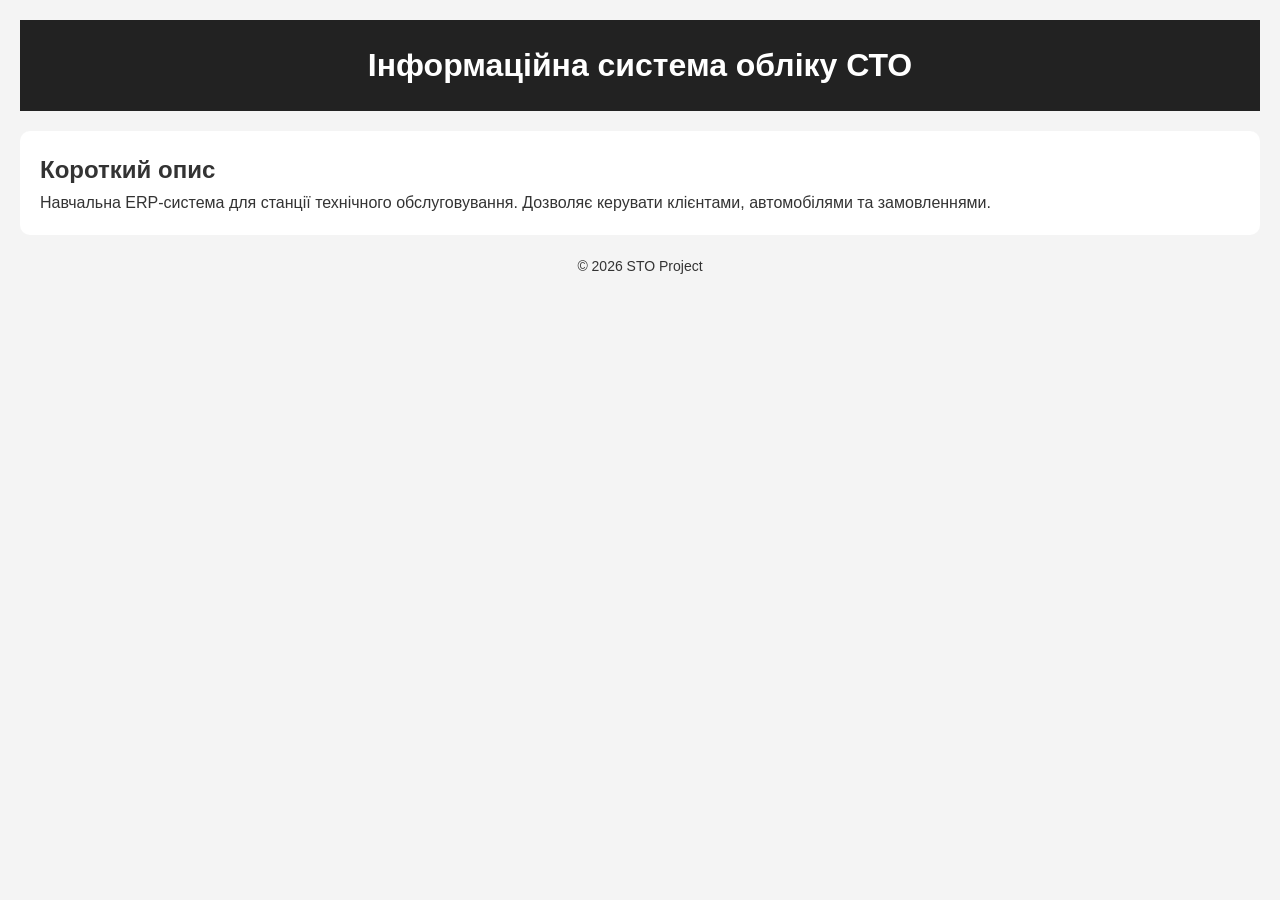
==== public/index.html @ b0273c4b "init: setup project structure for landing page" ====
<!DOCTYPE html>
<html lang="uk">
<head>
    <meta charset="UTF-8">
    <meta name="viewport" content="width=device-width, initial-scale=1.0">

    <!-- SEO -->
    <title>Інформаційна система обліку СТО</title>
    <meta name="description" content="Інформаційна система для обліку клієнтів, автомобілів та замовлень на СТО.">
    <meta name="keywords" content="СТО, ERP, облік, авто, сервіс">

    <!-- CSS -->
    <link rel="stylesheet" href="styles.css">

    <!-- Favicon -->
    <link rel="icon" href="favicon.ico">
</head>
<body>

    <header>
        <h1>Інформаційна система обліку СТО</h1>
    </header>

    <main>
        <section>
            <h2>Короткий опис</h2>
            <p>
                Навчальна ERP-система для станції технічного обслуговування.
                Дозволяє керувати клієнтами, автомобілями та замовленнями.
            </p>
        </section>
    </main>

    <footer>
        <p>© 2026 STO Project</p>
    </footer>

</body>
</html>
---- public/styles.css ----
* {
    margin: 0;
    padding: 0;
    box-sizing: border-box;
}

body {
    font-family: Arial, sans-serif;
    line-height: 1.6;
    background-color: #f4f4f4;
    color: #333;
    padding: 20px;
}

header {
    background: #222;
    color: white;
    padding: 20px;
    text-align: center;
}

main {
    margin-top: 20px;
}

section {
    background: white;
    padding: 20px;
    border-radius: 10px;
}

footer {
    margin-top: 20px;
    text-align: center;
    font-size: 14px;
}
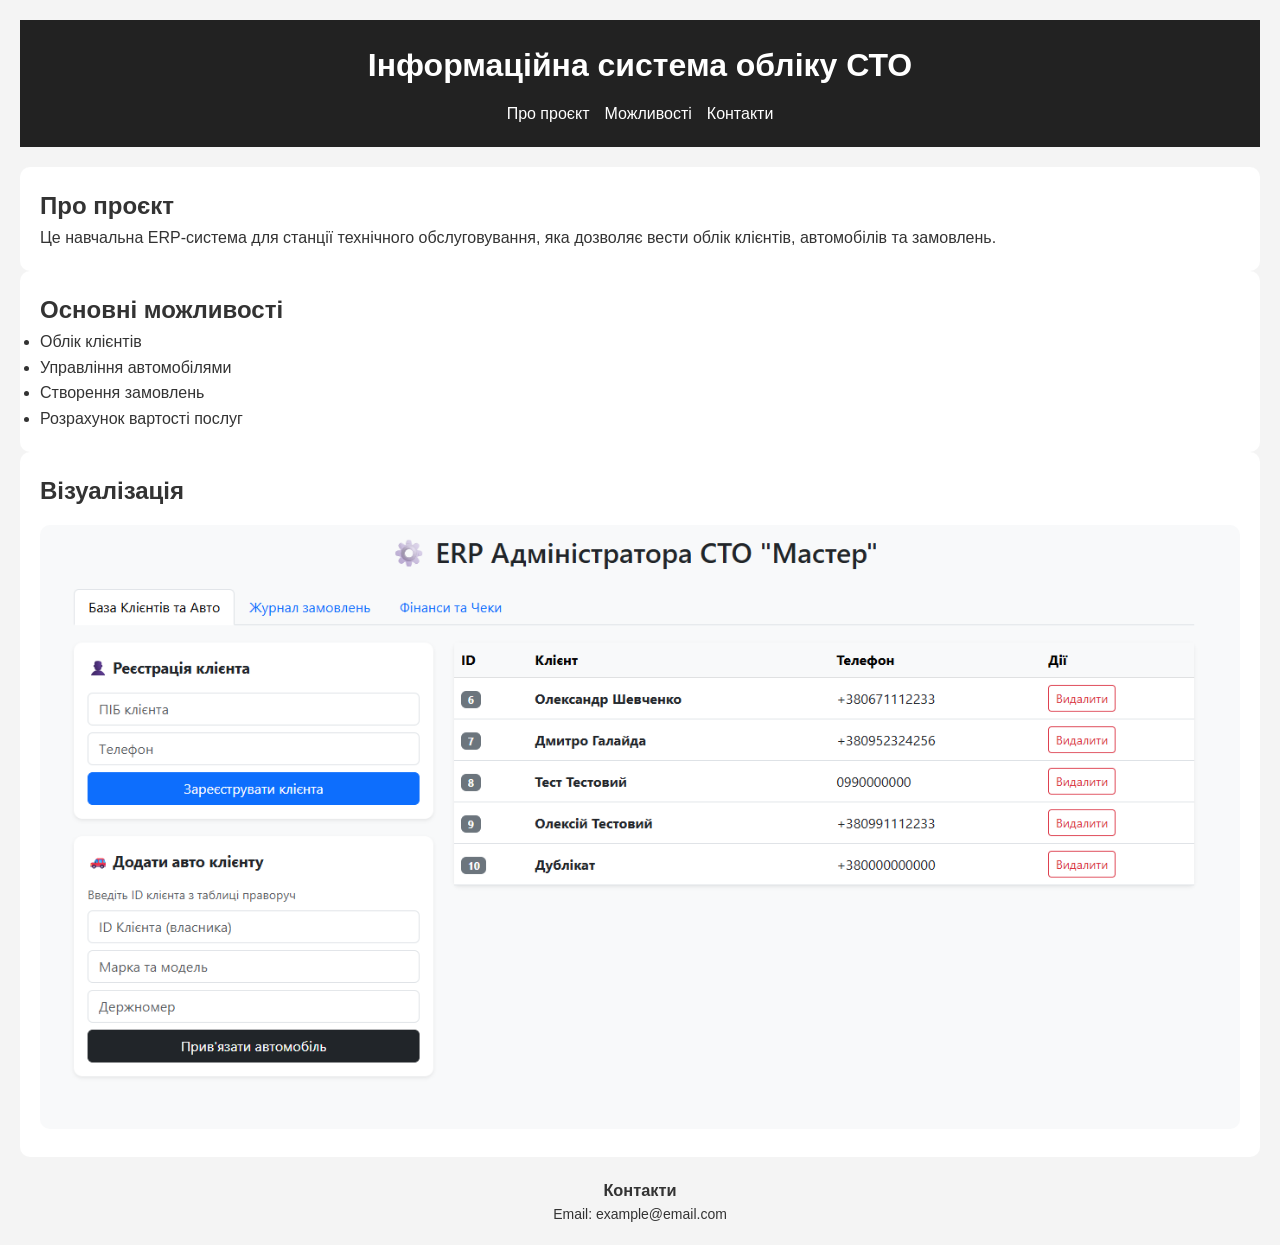
==== commit fcef505d: "refactor: improve semantic HTML structure" ====
--- a/public/index.html
+++ b/public/index.html
@@ -6,34 +6,78 @@
 
     <!-- SEO -->
     <title>Інформаційна система обліку СТО</title>
-    <meta name="description" content="Інформаційна система для обліку клієнтів, автомобілів та замовлень на СТО.">
+    <meta name="description" content="ERP система для обліку клієнтів, авто та замовлень на СТО.">
     <meta name="keywords" content="СТО, ERP, облік, авто, сервіс">
+
+    <!-- Open Graph -->
+    <meta property="og:title" content="Інформаційна система обліку СТО">
+    <meta property="og:description" content="Веб система для управління СТО">
+    <meta property="og:type" content="website">
+    <meta property="og:image" content="preview.png">
 
     <!-- CSS -->
     <link rel="stylesheet" href="styles.css">
 
     <!-- Favicon -->
     <link rel="icon" href="favicon.ico">
+
+    <!-- Schema.org -->
+    <script type="application/ld+json">
+    {
+      "@context": "https://schema.org",
+      "@type": "SoftwareApplication",
+      "name": "СТО ERP",
+      "applicationCategory": "BusinessApplication",
+      "operatingSystem": "Web"
+    }
+    </script>
 </head>
+
 <body>
 
-    <header>
-        <h1>Інформаційна система обліку СТО</h1>
-    </header>
+<header role="banner">
+    <h1>Інформаційна система обліку СТО</h1>
 
-    <main>
-        <section>
-            <h2>Короткий опис</h2>
-            <p>
-                Навчальна ERP-система для станції технічного обслуговування.
-                Дозволяє керувати клієнтами, автомобілями та замовленнями.
-            </p>
-        </section>
-    </main>
+    <nav aria-label="Головна навігація">
+        <ul>
+            <li><a href="#about">Про проєкт</a></li>
+            <li><a href="#features">Можливості</a></li>
+            <li><a href="#contact">Контакти</a></li>
+        </ul>
+    </nav>
+</header>
 
-    <footer>
-        <p>© 2026 STO Project</p>
-    </footer>
+<main role="main">
+
+    <section id="about">
+        <h2>Про проєкт</h2>
+        <p>
+            Це навчальна ERP-система для станції технічного обслуговування,
+            яка дозволяє вести облік клієнтів, автомобілів та замовлень.
+        </p>
+    </section>
+
+    <section id="features">
+        <h2>Основні можливості</h2>
+        <ul>
+            <li>Облік клієнтів</li>
+            <li>Управління автомобілями</li>
+            <li>Створення замовлень</li>
+            <li>Розрахунок вартості послуг</li>
+        </ul>
+    </section>
+
+    <section>
+        <h2>Візуалізація</h2>
+        <img src="preview.png" alt="Інтерфейс системи СТО" width="100%">
+    </section>
+
+</main>
+
+<footer id="contact" role="contentinfo">
+    <h3>Контакти</h3>
+    <p>Email: example@email.com</p>
+</footer>
 
 </body>
 </html>
--- a/public/styles.css
+++ b/public/styles.css
@@ -33,4 +33,26 @@
     margin-top: 20px;
     text-align: center;
     font-size: 14px;
+}
+
+nav ul {
+    display: flex;
+    gap: 15px;
+    list-style: none;
+    justify-content: center;
+    margin-top: 10px;
+}
+
+nav a {
+    color: white;
+    text-decoration: none;
+}
+
+nav a:hover {
+    text-decoration: underline;
+}
+
+img {
+    border-radius: 10px;
+    margin-top: 15px;
 }
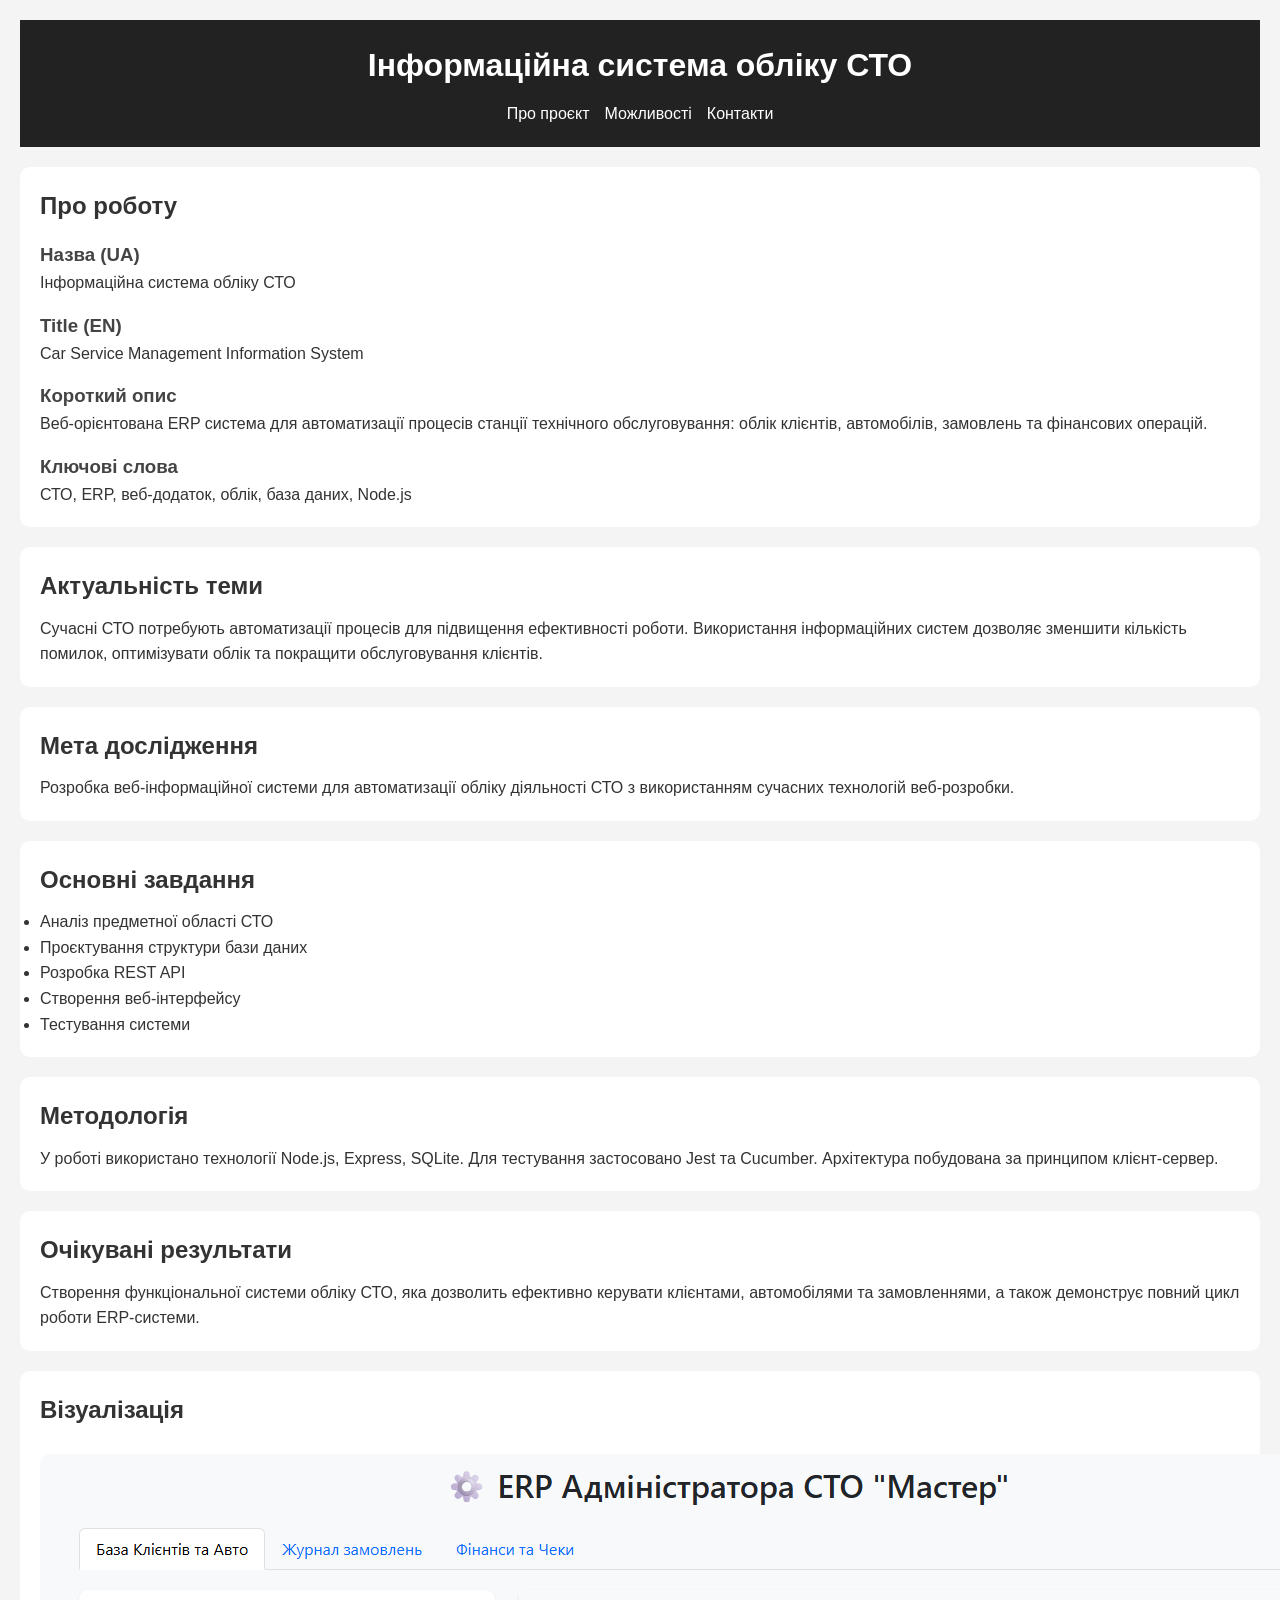
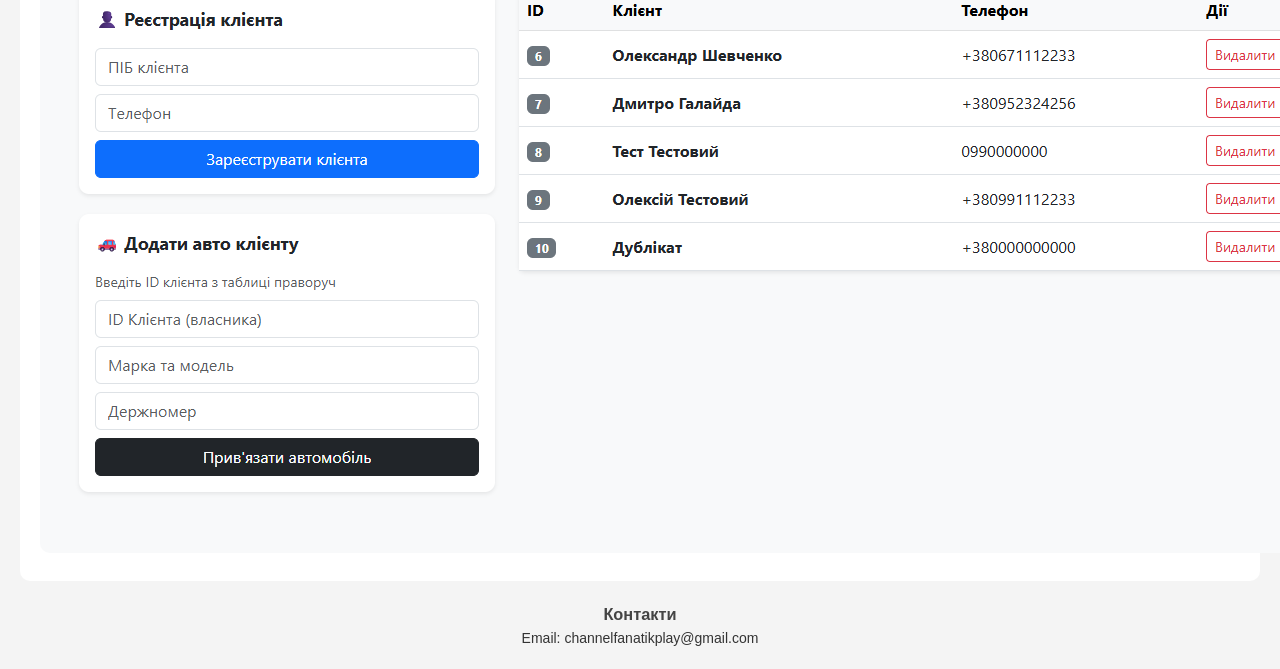
==== commit 51d5fe5d: "content: add project title and description (UA/EN)" ====
--- a/public/index.html
+++ b/public/index.html
@@ -50,33 +50,80 @@
 <main role="main">
 
     <section id="about">
-        <h2>Про проєкт</h2>
+        <h2>Про роботу</h2>
+
+        <h3>Назва (UA)</h3>
+        <p>Інформаційна система обліку СТО</p>
+
+        <h3>Title (EN)</h3>
+        <p>Car Service Management Information System</p>
+
+        <h3>Короткий опис</h3>
         <p>
-            Це навчальна ERP-система для станції технічного обслуговування,
-            яка дозволяє вести облік клієнтів, автомобілів та замовлень.
+            Веб-орієнтована ERP система для автоматизації процесів станції технічного обслуговування:
+            облік клієнтів, автомобілів, замовлень та фінансових операцій.
+        </p>
+
+        <h3>Ключові слова</h3>
+        <p>СТО, ERP, веб-додаток, облік, база даних, Node.js</p>
+    </section>
+
+    <section>
+        <h2>Актуальність теми</h2>
+        <p>
+            Сучасні СТО потребують автоматизації процесів для підвищення ефективності роботи.
+            Використання інформаційних систем дозволяє зменшити кількість помилок,
+            оптимізувати облік та покращити обслуговування клієнтів.
         </p>
     </section>
 
-    <section id="features">
-        <h2>Основні можливості</h2>
+    <section>
+        <h2>Мета дослідження</h2>
+        <p>
+            Розробка веб-інформаційної системи для автоматизації обліку діяльності СТО
+            з використанням сучасних технологій веб-розробки.
+        </p>
+    </section>
+
+    <section>
+        <h2>Основні завдання</h2>
         <ul>
-            <li>Облік клієнтів</li>
-            <li>Управління автомобілями</li>
-            <li>Створення замовлень</li>
-            <li>Розрахунок вартості послуг</li>
+            <li>Аналіз предметної області СТО</li>
+            <li>Проєктування структури бази даних</li>
+            <li>Розробка REST API</li>
+            <li>Створення веб-інтерфейсу</li>
+            <li>Тестування системи</li>
         </ul>
     </section>
 
     <section>
+        <h2>Методологія</h2>
+        <p>
+            У роботі використано технології Node.js, Express, SQLite.
+            Для тестування застосовано Jest та Cucumber.
+            Архітектура побудована за принципом клієнт-сервер.
+        </p>
+    </section>
+
+    <section>
+        <h2>Очікувані результати</h2>
+        <p>
+            Створення функціональної системи обліку СТО, яка дозволить ефективно
+            керувати клієнтами, автомобілями та замовленнями, а також демонструє
+            повний цикл роботи ERP-системи.
+        </p>
+    </section>
+
+    <section>
         <h2>Візуалізація</h2>
-        <img src="preview.png" alt="Інтерфейс системи СТО" width="100%">
+        <img src="preview.png" alt="Інтерфейс системи СТО">
     </section>
 
 </main>
 
 <footer id="contact" role="contentinfo">
     <h3>Контакти</h3>
-    <p>Email: example@email.com</p>
+    <p>Email: channelfanatikplay@gmail.com</p>
 </footer>
 
 </body>
--- a/public/styles.css
+++ b/public/styles.css
@@ -55,4 +55,17 @@
 img {
     border-radius: 10px;
     margin-top: 15px;
+}
+
+h2 {
+    margin-bottom: 10px;
+}
+
+h3 {
+    margin-top: 15px;
+    color: #444;
+}
+
+section {
+    margin-bottom: 20px;
 }
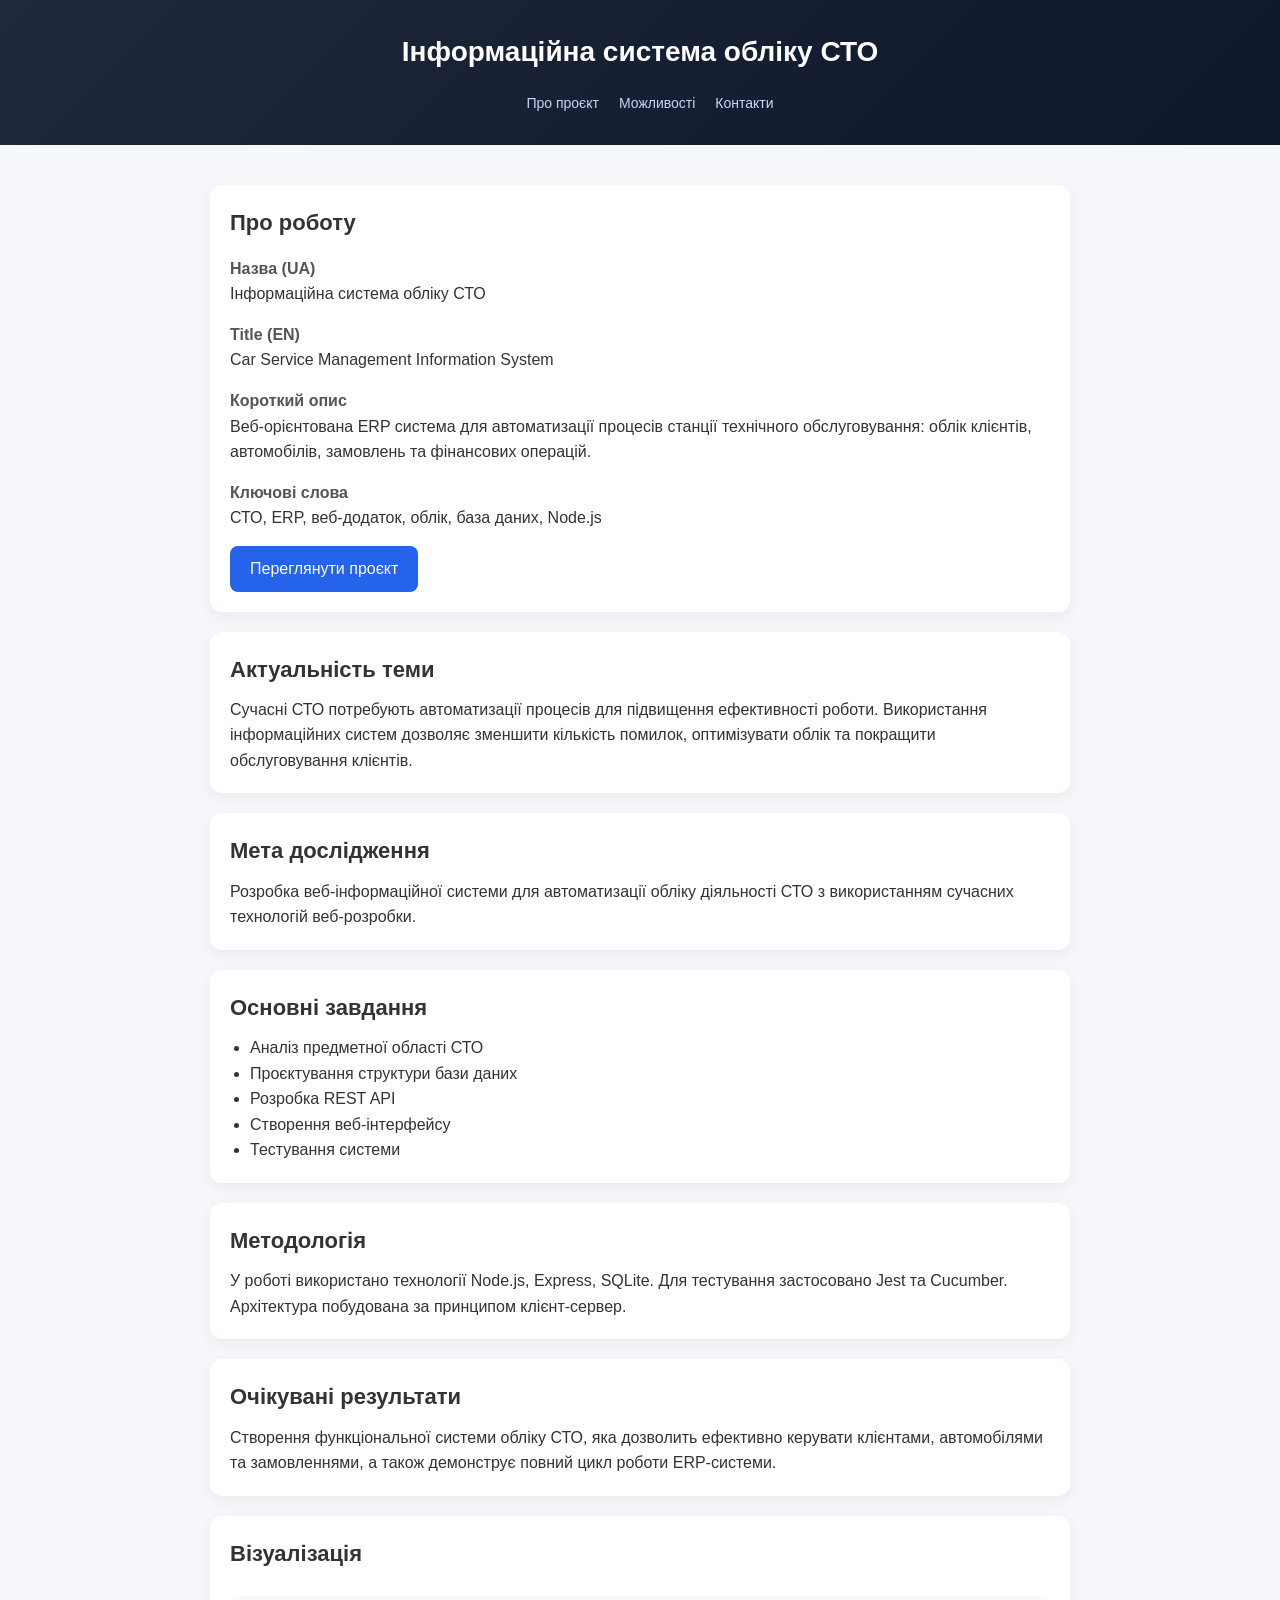
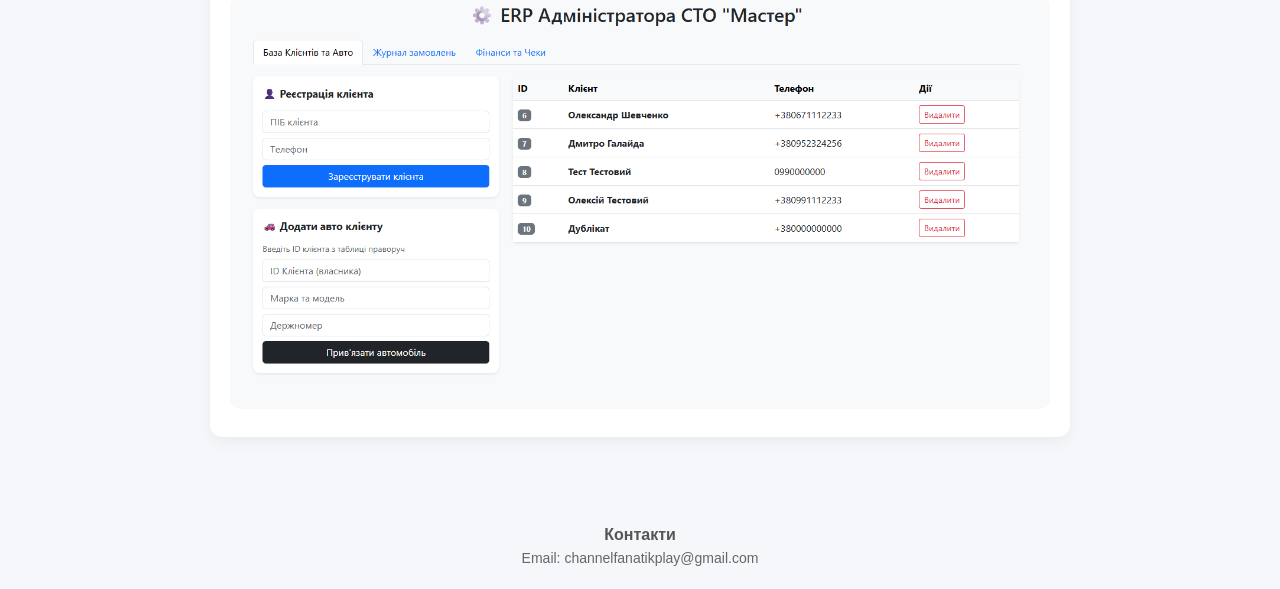
==== commit a1e706db: "style: improve typography and modern UI design" ====
--- a/public/index.html
+++ b/public/index.html
@@ -66,6 +66,9 @@
 
         <h3>Ключові слова</h3>
         <p>СТО, ERP, веб-додаток, облік, база даних, Node.js</p>
+
+        <a href="https://github.com/TakatePit/STO_PROJECT" class="button" target="_blank">Переглянути проєкт</a>
+
     </section>
 
     <section>
--- a/public/styles.css
+++ b/public/styles.css
@@ -1,71 +1,130 @@
+/* RESET */
 * {
     margin: 0;
     padding: 0;
     box-sizing: border-box;
 }
 
+/* BASE */
 body {
-    font-family: Arial, sans-serif;
+    font-family: 'Segoe UI', Tahoma, sans-serif;
+    background: #f5f7fa;
+    color: #333;
     line-height: 1.6;
-    background-color: #f4f4f4;
-    color: #333;
+}
+
+/* CONTAINER */
+main {
+    max-width: 900px;
+    margin: 0 auto;
     padding: 20px;
 }
 
+/* HEADER */
 header {
-    background: #222;
+    background: linear-gradient(135deg, #1e293b, #0f172a);
     color: white;
-    padding: 20px;
+    padding: 30px 20px;
     text-align: center;
 }
 
-main {
-    margin-top: 20px;
+header h1 {
+    font-size: 28px;
 }
 
+/* NAV */
+nav ul {
+    display: flex;
+    justify-content: center;
+    gap: 20px;
+    list-style: none;
+    margin-top: 15px;
+}
+
+nav a {
+    color: #cbd5f5;
+    text-decoration: none;
+    font-size: 14px;
+}
+
+nav a:hover {
+    color: white;
+}
+
+/* SECTIONS */
 section {
     background: white;
     padding: 20px;
-    border-radius: 10px;
+    margin-top: 20px;
+    border-radius: 12px;
+    box-shadow: 0 5px 15px rgba(0,0,0,0.05);
 }
 
-footer {
-    margin-top: 20px;
-    text-align: center;
-    font-size: 14px;
+/* HEADINGS */
+h2 {
+    margin-bottom: 10px;
+    font-size: 22px;
 }
 
-nav ul {
-    display: flex;
-    gap: 15px;
-    list-style: none;
-    justify-content: center;
-    margin-top: 10px;
+h3 {
+    margin-top: 15px;
+    font-size: 16px;
+    color: #555;
 }
 
-nav a {
-    color: white;
-    text-decoration: none;
+/* LIST */
+ul {
+    padding-left: 20px;
 }
 
-nav a:hover {
-    text-decoration: underline;
-}
-
+/* IMAGE */
 img {
+    width: 100%;
     border-radius: 10px;
     margin-top: 15px;
 }
 
-h2 {
-    margin-bottom: 10px;
+/* FOOTER */
+footer {
+    margin-top: 30px;
+    text-align: center;
+    padding: 20px;
+    font-size: 14px;
+    color: #666;
 }
 
-h3 {
+/* BUTTON (на майбутнє) */
+.button {
+    display: inline-block;
     margin-top: 15px;
-    color: #444;
+    padding: 10px 20px;
+    background: #2563eb;
+    color: white;
+    border-radius: 8px;
+    text-decoration: none;
 }
 
-section {
-    margin-bottom: 20px;
+.button:hover {
+    background: #1d4ed8;
+}
+
+/* 📱 MOBILE */
+@media (max-width: 768px) {
+
+    header h1 {
+        font-size: 22px;
+    }
+
+    nav ul {
+        flex-direction: column;
+        gap: 10px;
+    }
+
+    main {
+        padding: 10px;
+    }
+
+    section {
+        padding: 15px;
+    }
 }
